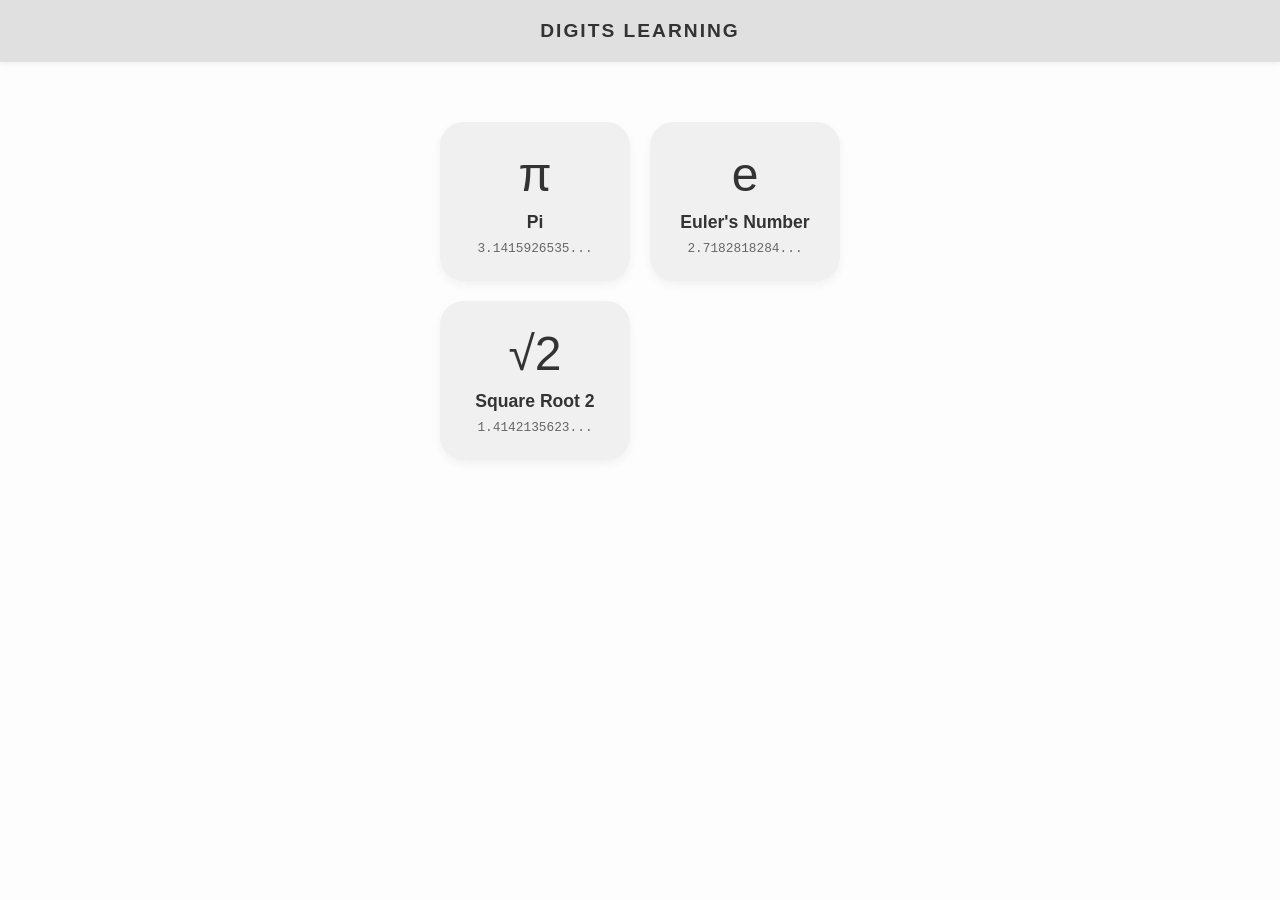
==== index.html @ 96349a7d "Initial Commit" ====
<!DOCTYPE html>
<html lang="en">
<head>
    <meta charset="UTF-8">
    <meta name="viewport" content="width=device-width, initial-scale=1.0, maximum-scale=1.0, user-scalable=no">
    <title>Digits Learning</title>
    <link rel="manifest" href="manifest.json">
    <link rel="stylesheet" href="style.css">
    <meta name="apple-mobile-web-app-capable" content="yes">
    <meta name="apple-mobile-web-app-status-bar-style" content="black-translucent">
    <meta name="apple-mobile-web-app-title" content="Digits">
</head>
<body>
    <header id="app-header">
        <h1 id="header-title">DIGITS LEARNING</h1>
    </header>

    <main id="app">
        <!-- Menu Screen -->
        <section id="screen-menu" class="screen">
            <div class="constants-grid">
                <!-- Cards will be injected here -->
            </div>
        </section>

        <!-- Game Screen -->
        <section id="screen-game" class="screen hidden">
            <div class="game-display">
                <div id="digit-sequence" class="digit-sequence"></div>
                <div class="stats">
                    <span>Score: <span id="score">0</span> digits</span>
                    <span>Time: <span id="timer">0:00</span></span>
                </div>
            </div>
            <div class="keypad">
                <button class="key" data-val="1">1</button>
                <button class="key" data-val="2">2</button>
                <button class="key" data-val="3">3</button>
                <button class="key" data-val="4">4</button>
                <button class="key" data-val="5">5</button>
                <button class="key" data-val="6">6</button>
                <button class="key" data-val="7">7</button>
                <button class="key" data-val="8">8</button>
                <button class="key" data-val="9">9</button>
                <button class="key" data-val="0">0</button>
            </div>
        </section>

        <!-- Game Over Screen -->
        <section id="screen-gameover" class="screen hidden">
            <h2 class="game-over-text">Game Over !</h2>
            <div class="final-stats">
                <p>Score: <span id="final-score">0</span> digits</p>
                <p>Time: <span id="final-time">0:00</span></p>
            </div>
            <div class="menu-buttons">
                <button id="btn-retry" class="menu-btn">Try Again</button>
                <button id="btn-menu" class="menu-btn">Menu</button>
            </div>
        </section>
    </main>

    <script src="app.js"></script>
    <script>
        if ('serviceWorker' in navigator) {
            window.addEventListener('load', () => {
                navigator.serviceWorker.register('sw.js');
            });
        }
    </script>
</body>
</html>
---- style.css ----
:root {
    --bg-color: #fdfdfd;
    --header-bg: #e0e0e0;
    --text-main: #333;
    --text-muted: #666;
    --accent-color: #4a90e2;
    --card-bg: #f0f0f0;
    --key-bg: #e8e8e8;
    --key-active: #d0d0d0;
    --danger: #ff4d4d;
}

* {
    box-sizing: border-box;
    -webkit-tap-highlight-color: transparent;
}

body {
    font-family: -apple-system, BlinkMacSystemFont, "Segoe UI", Roboto, Helvetica, Arial, sans-serif;
    background-color: var(--bg-color);
    color: var(--text-main);
    margin: 0;
    padding: 0;
    overflow: hidden;
    height: 100vh;
    display: flex;
    flex-direction: column;
}

header {
    background-color: var(--header-bg);
    padding: 20px 15px;
    text-align: center;
    box-shadow: 0 2px 5px rgba(0,0,0,0.05);
}

h1 {
    margin: 0;
    font-size: 1.2rem;
    letter-spacing: 2px;
    font-weight: 700;
}

#app {
    flex: 1;
    position: relative;
    overflow: hidden;
}

.screen {
    position: absolute;
    top: 0;
    left: 0;
    width: 100%;
    height: 100%;
    padding: 20px;
    display: flex;
    flex-direction: column;
    align-items: center;
    transition: opacity 0.3s ease;
}

.hidden {
    display: none !important;
    opacity: 0;
}

/* Menu */
.constants-grid {
    display: grid;
    grid-template-columns: repeat(2, 1fr);
    gap: 20px;
    margin-top: 40px;
    width: 100%;
    max-width: 400px;
}

.const-card {
    background: var(--card-bg);
    border-radius: 24px;
    padding: 25px;
    text-align: center;
    cursor: pointer;
    transition: transform 0.1s, background 0.2s;
    box-shadow: 0 4px 10px rgba(0,0,0,0.05);
}

.const-card:active {
    transform: scale(0.95);
    background: var(--key-active);
}

.const-symbol {
    font-size: 3rem;
    margin-bottom: 10px;
    display: block;
}

.const-name {
    font-size: 1.1rem;
    font-weight: 600;
    display: block;
    margin-bottom: 5px;
}

.const-preview {
    font-family: 'Courier New', Courier, monospace;
    font-size: 0.8rem;
    color: var(--text-muted);
}

/* Game */
.game-display {
    text-align: center;
    margin-top: 50px;
    width: 100%;
}

.digit-sequence {
    font-family: 'Courier New', Courier, monospace;
    font-size: 2.5rem;
    font-weight: bold;
    margin-bottom: 20px;
    word-wrap: break-word;
    min-height: 3.5rem;
    letter-spacing: 2px;
}

.correct { color: var(--text-main); }
.wrong { color: var(--danger); }

.stats {
    display: flex;
    justify-content: center;
    gap: 20px;
    font-size: 1rem;
    color: var(--text-muted);
    margin-bottom: 40px;
}

.keypad {
    display: grid;
    grid-template-columns: repeat(3, 1fr);
    gap: 15px;
    width: 100%;
    max-width: 300px;
    margin: 0 auto;
}

.key {
    aspect-ratio: 1;
    border-radius: 50%;
    border: none;
    background: var(--key-bg);
    color: var(--text-main);
    font-size: 1.5rem;
    font-weight: 600;
    cursor: pointer;
    transition: background 0.1s;
}

.key:active {
    background: var(--key-active);
}

/* Game Over */
.game-over-text {
    font-size: 2rem;
    margin-top: 80px;
    color: var(--text-main);
}

.final-stats {
    text-align: center;
    margin: 30px 0;
    font-size: 1.2rem;
}

.menu-buttons {
    display: flex;
    flex-direction: column;
    gap: 15px;
    width: 100%;
    max-width: 250px;
}

.menu-btn {
    padding: 15px;
    border-radius: 15px;
    border: none;
    background: var(--card-bg);
    font-size: 1.1rem;
    font-weight: 600;
    cursor: pointer;
    transition: background 0.2s;
}

.menu-btn:active {
    background: var(--key-active);
}
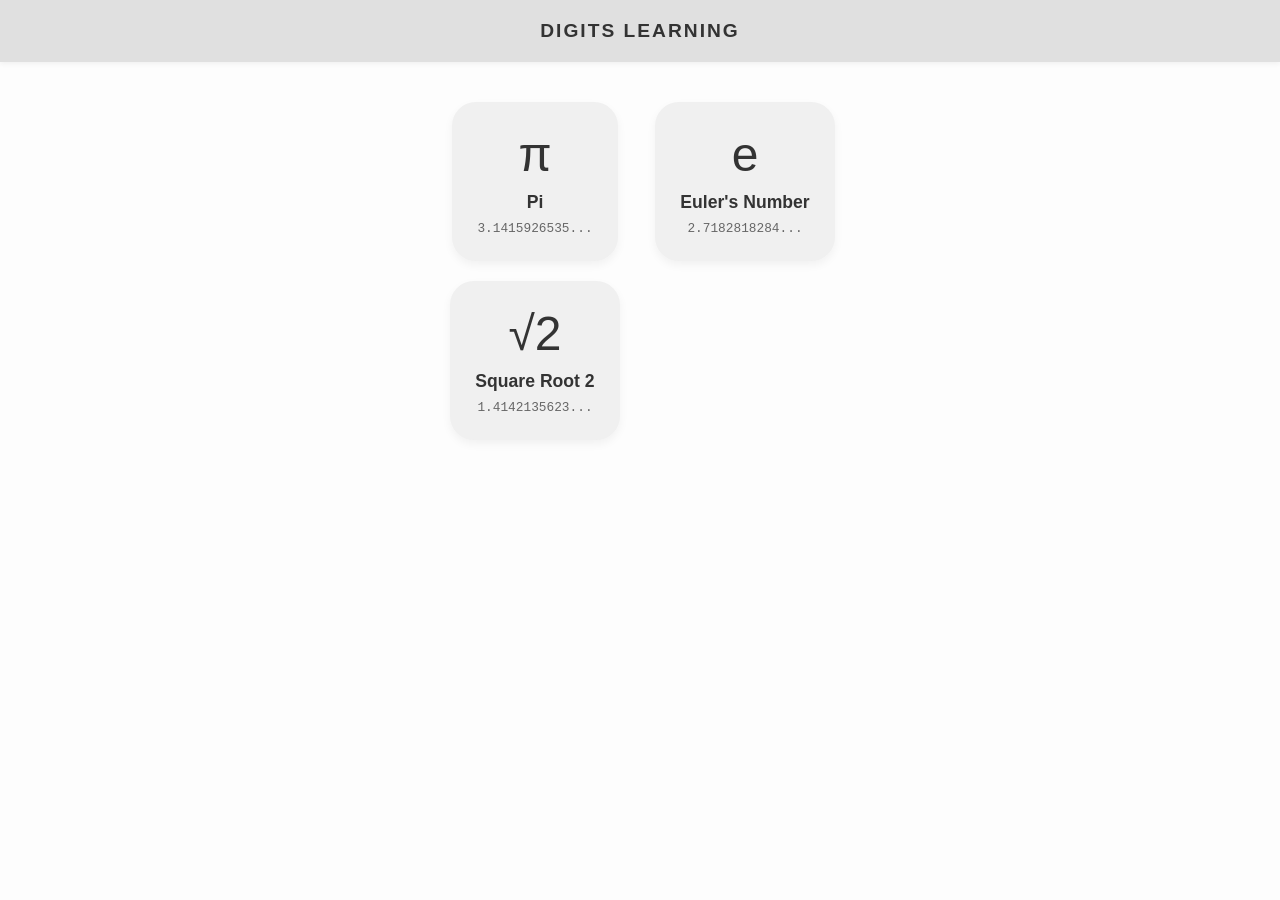
==== commit 97a61f96: "change whatever claude changed here" ====
--- a/index.html
+++ b/index.html
@@ -48,6 +48,7 @@
 
         <!-- Game Over Screen -->
         <section id="screen-gameover" class="screen hidden">
+            <div id="gameover-digits" class="digit-sequence"></div>
             <h2 class="game-over-text">Game Over !</h2>
             <div class="final-stats">
                 <p>Score: <span id="final-score">0</span> digits</p>
--- a/style.css
+++ b/style.css
@@ -47,17 +47,19 @@
     overflow: hidden;
 }
 
-.screen {
+#screen-gameover {
     position: absolute;
     top: 0;
     left: 0;
     width: 100%;
     height: 100%;
-    padding: 20px;
+    background: var(--bg-color);
+    z-index: 10;
     display: flex;
     flex-direction: column;
     align-items: center;
-    transition: opacity 0.3s ease;
+    justify-content: center;
+    padding: 20px;
 }
 
 .hidden {
@@ -70,9 +72,10 @@
     display: grid;
     grid-template-columns: repeat(2, 1fr);
     gap: 20px;
-    margin-top: 40px;
+    margin: 40px auto 0 auto;
     width: 100%;
     max-width: 400px;
+    justify-items: center;
 }
 
 .const-card {
@@ -121,9 +124,13 @@
     font-size: 2.5rem;
     font-weight: bold;
     margin-bottom: 20px;
-    word-wrap: break-word;
     min-height: 3.5rem;
     letter-spacing: 2px;
+    white-space: nowrap;
+    overflow: hidden;
+    display: flex;
+    justify-content: center;
+    align-items: center;
 }
 
 .correct { color: var(--text-main); }
@@ -145,10 +152,12 @@
     width: 100%;
     max-width: 300px;
     margin: 0 auto;
+    padding: 0;
 }
 
 .key {
-    aspect-ratio: 1;
+    width: 70px;
+    height: 70px;
     border-radius: 50%;
     border: none;
     background: var(--key-bg);
@@ -157,6 +166,12 @@
     font-weight: 600;
     cursor: pointer;
     transition: background 0.1s;
+    justify-self: center;
+}
+
+/* This forces the 0 button (the 10th child) to be centered */
+.key:nth-child(10) {
+    grid-column: 2;
 }
 
 .key:active {
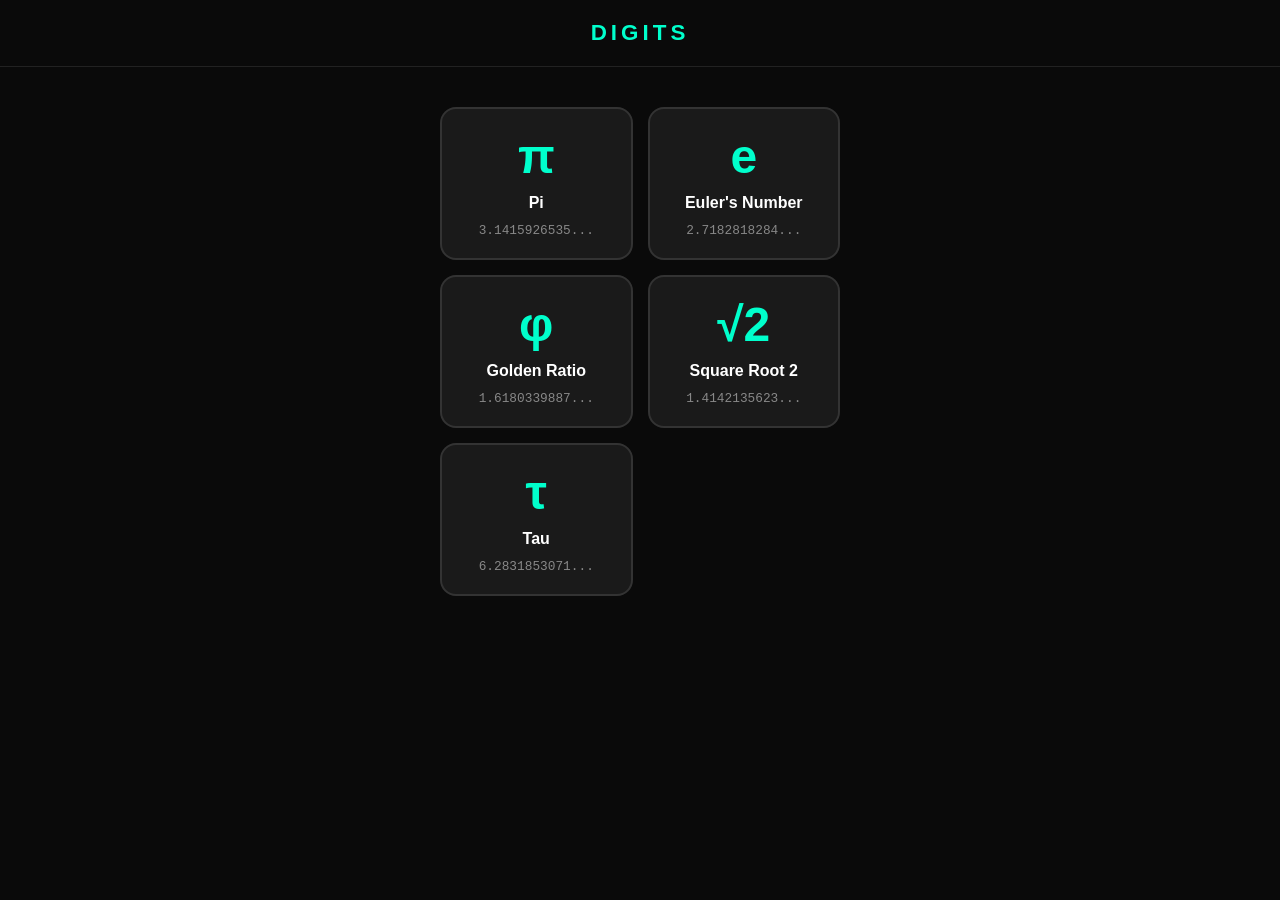
==== commit 5687f2f8: "Rework everything basically" ====
--- a/index.html
+++ b/index.html
@@ -12,7 +12,7 @@
 </head>
 <body>
     <header id="app-header">
-        <h1 id="header-title">DIGITS LEARNING</h1>
+        <h1 id="header-title">DIGITS</h1>
     </header>
 
     <main id="app">
@@ -28,8 +28,8 @@
             <div class="game-display">
                 <div id="digit-sequence" class="digit-sequence"></div>
                 <div class="stats">
-                    <span>Score: <span id="score">0</span> digits</span>
-                    <span>Time: <span id="timer">0:00</span></span>
+                    <span>SCORE: <span id="score" class="stat-val">0</span></span>
+                    <span>TIME: <span id="timer" class="stat-val">0:00</span></span>
                 </div>
             </div>
             <div class="keypad">
@@ -48,15 +48,15 @@
 
         <!-- Game Over Screen -->
         <section id="screen-gameover" class="screen hidden">
+            <h2 class="game-over-text">CRASHED!</h2>
             <div id="gameover-digits" class="digit-sequence"></div>
-            <h2 class="game-over-text">Game Over !</h2>
             <div class="final-stats">
-                <p>Score: <span id="final-score">0</span> digits</p>
-                <p>Time: <span id="final-time">0:00</span></p>
+                <p>FINAL SCORE: <span id="final-score">0</span></p>
+                <p>TIME: <span id="final-time">0:00</span></p>
             </div>
             <div class="menu-buttons">
-                <button id="btn-retry" class="menu-btn">Try Again</button>
-                <button id="btn-menu" class="menu-btn">Menu</button>
+                <button id="btn-retry" class="menu-btn">RETRY</button>
+                <button id="btn-menu" class="menu-btn">MENU</button>
             </div>
         </section>
     </main>
--- a/style.css
+++ b/style.css
@@ -1,23 +1,24 @@
 :root {
-    --bg-color: #fdfdfd;
-    --header-bg: #e0e0e0;
-    --text-main: #333;
-    --text-muted: #666;
-    --accent-color: #4a90e2;
-    --card-bg: #f0f0f0;
-    --key-bg: #e8e8e8;
-    --key-active: #d0d0d0;
-    --danger: #ff4d4d;
+    --bg-dark: #0a0a0a;
+    --bg-panel: #1a1a1a;
+    --accent-color: #00ffcc; /* Neon Cyan */
+    --text-main: #ffffff;
+    --text-muted: #888888;
+    --danger: #ff3366;
+    --key-bg: #2a2a2a;
+    --key-active: #3a3a3a;
+    --font-mono: 'Courier New', Courier, monospace;
 }
 
 * {
     box-sizing: border-box;
     -webkit-tap-highlight-color: transparent;
+    user-select: none;
 }
 
 body {
     font-family: -apple-system, BlinkMacSystemFont, "Segoe UI", Roboto, Helvetica, Arial, sans-serif;
-    background-color: var(--bg-color);
+    background-color: var(--bg-dark);
     color: var(--text-main);
     margin: 0;
     padding: 0;
@@ -28,188 +29,226 @@
 }
 
 header {
-    background-color: var(--header-bg);
+    background-color: var(--bg-dark);
     padding: 20px 15px;
     text-align: center;
-    box-shadow: 0 2px 5px rgba(0,0,0,0.05);
+    border-bottom: 1px solid #222;
 }
 
 h1 {
     margin: 0;
-    font-size: 1.2rem;
-    letter-spacing: 2px;
-    font-weight: 700;
+    font-size: 1.4rem;
+    letter-spacing: 4px;
+    font-weight: 800;
+    color: var(--accent-color);
+    text-transform: uppercase;
 }
 
 #app {
     flex: 1;
     position: relative;
+    display: flex;
+    flex-direction: column;
+}
+
+.hidden {
+    display: none !important;
+}
+
+/* Menu Screen */
+#screen-menu {
+    flex: 1;
+    display: flex;
+    flex-direction: column;
+    align-items: center;
+    padding: 20px;
+    overflow-y: auto;
+}
+
+.constants-grid {
+    display: grid;
+    grid-template-columns: repeat(2, 1fr);
+    gap: 15px;
+    width: 100%;
+    max-width: 400px;
+    margin-top: 20px;
+}
+
+.const-card {
+    background: var(--bg-panel);
+    border: 2px solid #333;
+    border-radius: 16px;
+    padding: 20px;
+    text-align: center;
+    cursor: pointer;
+    transition: all 0.1s ease;
+}
+
+.const-card:active {
+    transform: scale(0.95);
+    border-color: var(--accent-color);
+    background: var(--key-active);
+}
+
+.const-symbol {
+    font-size: 3rem;
+    font-weight: bold;
+    color: var(--accent-color);
+    display: block;
+    margin-bottom: 10px;
+}
+
+.const-name {
+    font-size: 1rem;
+    font-weight: 600;
+    display: block;
+    margin-bottom: 8px;
+}
+
+.const-preview {
+    font-family: var(--font-mono);
+    font-size: 0.8rem;
+    color: var(--text-muted);
+}
+
+/* Game Screen */
+#screen-game {
+    flex: 1;
+    display: flex;
+    flex-direction: column;
+    justify-content: space-between;
+    padding-bottom: 30px;
+}
+
+.game-display {
+    text-align: center;
+    margin-top: 40px;
+    width: 100%;
+}
+
+.digit-sequence {
+    font-family: var(--font-mono);
+    font-size: 3rem;
+    font-weight: bold;
+    margin-bottom: 20px;
+    height: 4rem;
+    display: flex;
+    justify-content: center;
+    align-items: center;
     overflow: hidden;
-}
-
+    white-space: nowrap;
+}
+
+.correct { color: var(--text-main); }
+.wrong { color: var(--danger); animation: shake 0.2s ease-in-out; }
+
+.stats {
+    display: flex;
+    justify-content: center;
+    gap: 30px;
+    font-family: var(--font-mono);
+    font-size: 1.1rem;
+    color: var(--text-muted);
+    margin-bottom: 20px;
+}
+
+.stat-val {
+    color: var(--accent-color);
+    font-weight: bold;
+}
+
+/* Keypad - The "Game Console" feel */
+.keypad {
+    display: grid;
+    grid-template-columns: repeat(3, 1fr);
+    gap: 12px;
+    width: 90%;
+    max-width: 360px;
+    margin: 0 auto;
+    padding: 0 10px;
+}
+
+.key {
+    aspect-ratio: 1 / 1;
+    border-radius: 12px;
+    border: none;
+    background: var(--key-bg);
+    color: var(--text-main);
+    font-size: 2rem;
+    font-weight: bold;
+    cursor: pointer;
+    transition: all 0.05s;
+    box-shadow: 0 4px 0 #000;
+    display: flex;
+    align-items: center;
+    justify-content: center;
+}
+
+.key:active {
+    background: var(--key-active);
+    transform: translateY(2px);
+    box-shadow: 0 2px 0 #000;
+}
+
+.key:nth-child(10) {
+    grid-column: 2;
+}
+
+/* Game Over Screen */
 #screen-gameover {
     position: absolute;
     top: 0;
     left: 0;
     width: 100%;
     height: 100%;
-    background: var(--bg-color);
-    z-index: 10;
+    background: rgba(10, 10, 10, 0.95);
+    z-index: 100;
     display: flex;
     flex-direction: column;
     align-items: center;
     justify-content: center;
     padding: 20px;
-}
-
-.hidden {
-    display: none !important;
-    opacity: 0;
-}
-
-/* Menu */
-.constants-grid {
-    display: grid;
-    grid-template-columns: repeat(2, 1fr);
+    text-align: center;
+}
+
+.game-over-text {
+    font-size: 2.5rem;
+    color: var(--danger);
+    font-weight: 900;
+    margin-bottom: 20px;
+}
+
+.final-stats {
+    font-family: var(--font-mono);
+    font-size: 1.5rem;
+    margin-bottom: 40px;
+    line-height: 1.6;
+}
+
+.menu-buttons {
+    display: flex;
     gap: 20px;
-    margin: 40px auto 0 auto;
-    width: 100%;
-    max-width: 400px;
-    justify-items: center;
-}
-
-.const-card {
-    background: var(--card-bg);
-    border-radius: 24px;
-    padding: 25px;
-    text-align: center;
+}
+
+.menu-btn {
+    padding: 15px 30px;
+    border-radius: 12px;
+    border: 2px solid var(--accent-color);
+    background: transparent;
+    color: var(--accent-color);
+    font-size: 1.2rem;
+    font-weight: bold;
     cursor: pointer;
-    transition: transform 0.1s, background 0.2s;
-    box-shadow: 0 4px 10px rgba(0,0,0,0.05);
-}
-
-.const-card:active {
-    transform: scale(0.95);
-    background: var(--key-active);
-}
-
-.const-symbol {
-    font-size: 3rem;
-    margin-bottom: 10px;
-    display: block;
-}
-
-.const-name {
-    font-size: 1.1rem;
-    font-weight: 600;
-    display: block;
-    margin-bottom: 5px;
-}
-
-.const-preview {
-    font-family: 'Courier New', Courier, monospace;
-    font-size: 0.8rem;
-    color: var(--text-muted);
-}
-
-/* Game */
-.game-display {
-    text-align: center;
-    margin-top: 50px;
-    width: 100%;
-}
-
-.digit-sequence {
-    font-family: 'Courier New', Courier, monospace;
-    font-size: 2.5rem;
-    font-weight: bold;
-    margin-bottom: 20px;
-    min-height: 3.5rem;
-    letter-spacing: 2px;
-    white-space: nowrap;
-    overflow: hidden;
-    display: flex;
-    justify-content: center;
-    align-items: center;
-}
-
-.correct { color: var(--text-main); }
-.wrong { color: var(--danger); }
-
-.stats {
-    display: flex;
-    justify-content: center;
-    gap: 20px;
-    font-size: 1rem;
-    color: var(--text-muted);
-    margin-bottom: 40px;
-}
-
-.keypad {
-    display: grid;
-    grid-template-columns: repeat(3, 1fr);
-    gap: 15px;
-    width: 100%;
-    max-width: 300px;
-    margin: 0 auto;
-    padding: 0;
-}
-
-.key {
-    width: 70px;
-    height: 70px;
-    border-radius: 50%;
-    border: none;
-    background: var(--key-bg);
-    color: var(--text-main);
-    font-size: 1.5rem;
-    font-weight: 600;
-    cursor: pointer;
-    transition: background 0.1s;
-    justify-self: center;
-}
-
-/* This forces the 0 button (the 10th child) to be centered */
-.key:nth-child(10) {
-    grid-column: 2;
-}
-
-.key:active {
-    background: var(--key-active);
-}
-
-/* Game Over */
-.game-over-text {
-    font-size: 2rem;
-    margin-top: 80px;
-    color: var(--text-main);
-}
-
-.final-stats {
-    text-align: center;
-    margin: 30px 0;
-    font-size: 1.2rem;
-}
-
-.menu-buttons {
-    display: flex;
-    flex-direction: column;
-    gap: 15px;
-    width: 100%;
-    max-width: 250px;
-}
-
-.menu-btn {
-    padding: 15px;
-    border-radius: 15px;
-    border: none;
-    background: var(--card-bg);
-    font-size: 1.1rem;
-    font-weight: 600;
-    cursor: pointer;
-    transition: background 0.2s;
+    transition: all 0.2s;
 }
 
 .menu-btn:active {
-    background: var(--key-active);
-}
+    background: var(--accent-color);
+    color: var(--bg-dark);
+}
+
+@keyframes shake {
+    0%, 100% { transform: translateX(0); }
+    25% { transform: translateX(-5px); }
+    75% { transform: translateX(5px); }
+}
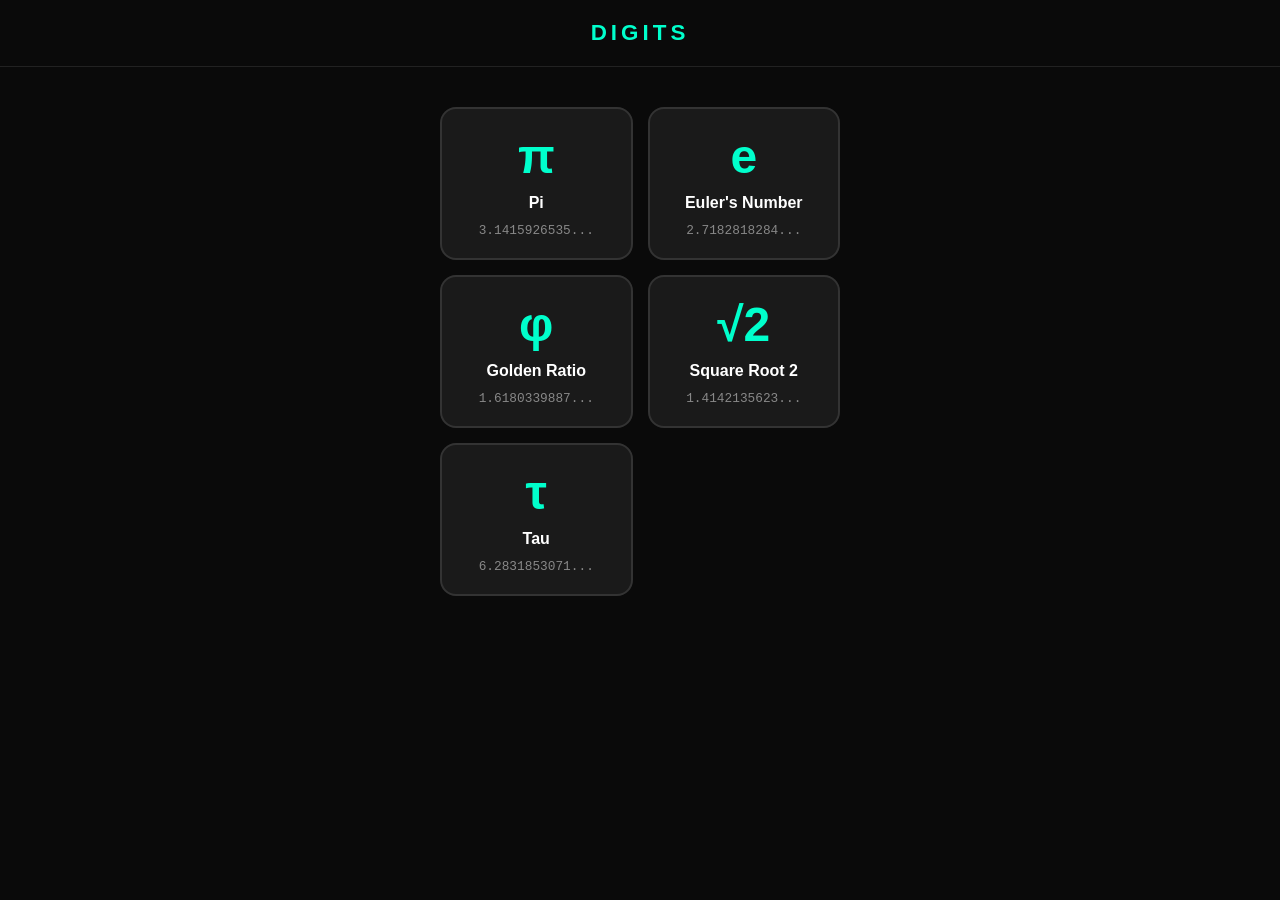
==== commit 49e11bc0: "Add visualization and an icon" ====
--- a/index.html
+++ b/index.html
@@ -20,6 +20,17 @@
         <section id="screen-menu" class="screen">
             <div class="constants-grid">
                 <!-- Cards will be injected here -->
+            </div>
+        </section>
+
+        <!-- Study Screen -->
+        <section id="screen-study" class="screen hidden">
+            <div class="study-container">
+                <div id="study-digits" class="study-digits"></div>
+            </div>
+            <div class="study-controls">
+                <button id="btn-study-play" class="menu-btn">I'M READY TO PLAY</button>
+                <button id="btn-study-back" class="menu-btn">BACK TO MENU</button>
             </div>
         </section>
 
--- a/style.css
+++ b/style.css
@@ -252,3 +252,40 @@
     25% { transform: translateX(-5px); }
     75% { transform: translateX(5px); }
 }
+
+/* Study Screen */
+#screen-study {
+    flex: 1;
+    display: flex;
+    flex-direction: column;
+    justify-content: space-between;
+}
+
+.study-container {
+    flex: 1;
+    display: flex;
+    align-items: center;
+    justify-content: center;
+    padding: 30px 20px;
+    overflow-y: auto;
+    text-align: center;
+}
+
+.study-digits {
+    font-family: var(--font-mono);
+    font-size: 2rem;
+    line-height: 1.6;
+    word-break: break-all;
+    color: var(--text-main);
+    max-width: 600px;
+}
+
+.study-controls {
+    display: flex;
+    flex-direction: column;
+    gap: 15px;
+    padding: 30px 20px;
+    background: var(--bg-panel);
+    border-top: 2px solid #333;
+}
+
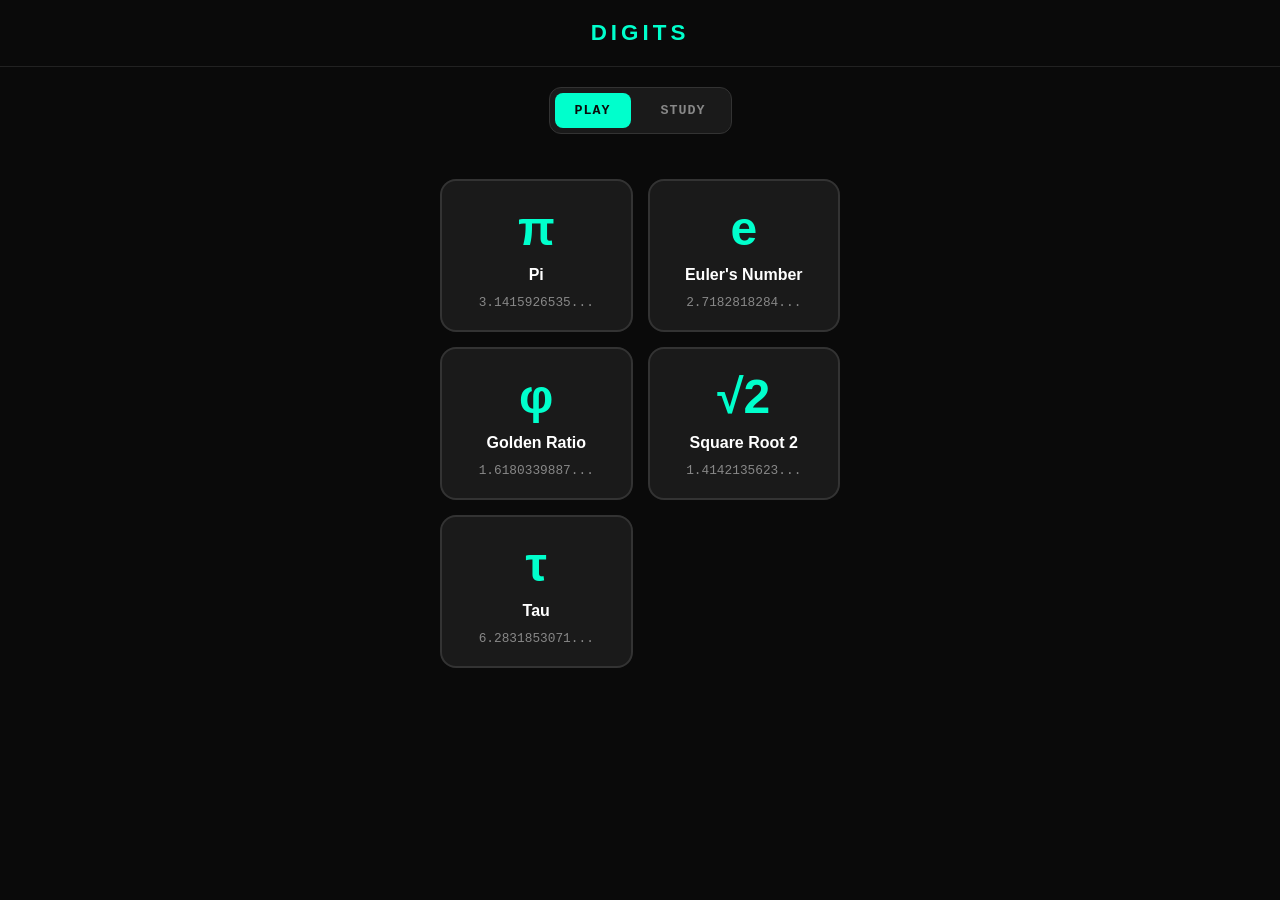
==== commit cfbb9126: "I really dont know how to do commit messages" ====
--- a/index.html
+++ b/index.html
@@ -18,6 +18,10 @@
     <main id="app">
         <!-- Menu Screen -->
         <section id="screen-menu" class="screen">
+            <div class="menu-tabs">
+                <button id="tab-play" class="tab-btn active">PLAY</button>
+                <button id="tab-study" class="tab-btn">STUDY</button>
+            </div>
             <div class="constants-grid">
                 <!-- Cards will be injected here -->
             </div>
@@ -26,10 +30,9 @@
         <!-- Study Screen -->
         <section id="screen-study" class="screen hidden">
             <div class="study-container">
-                <div id="study-digits" class="study-digits"></div>
+                <div id="study-digits-container"></div>
             </div>
             <div class="study-controls">
-                <button id="btn-study-play" class="menu-btn">I'M READY TO PLAY</button>
                 <button id="btn-study-back" class="menu-btn">BACK TO MENU</button>
             </div>
         </section>
--- a/style.css
+++ b/style.css
@@ -65,6 +65,34 @@
     overflow-y: auto;
 }
 
+.menu-tabs {
+    display: flex;
+    gap: 10px;
+    margin-bottom: 25px;
+    background: var(--bg-panel);
+    padding: 5px;
+    border-radius: 12px;
+    border: 1px solid #333;
+}
+
+.tab-btn {
+    background: transparent;
+    border: none;
+    color: var(--text-muted);
+    padding: 10px 20px;
+    font-weight: bold;
+    cursor: pointer;
+    border-radius: 8px;
+    transition: all 0.2s;
+    font-family: var(--font-mono);
+    letter-spacing: 1px;
+}
+
+.tab-btn.active {
+    background: var(--accent-color);
+    color: var(--bg-dark);
+}
+
 .constants-grid {
     display: grid;
     grid-template-columns: repeat(2, 1fr);
@@ -128,19 +156,44 @@
 
 .digit-sequence {
     font-family: var(--font-mono);
-    font-size: 3rem;
+    font-size: 3.5rem;
     font-weight: bold;
     margin-bottom: 20px;
-    height: 4rem;
+    height: 5rem;
     display: flex;
     justify-content: center;
     align-items: center;
-    overflow: hidden;
+    overflow: visible;
     white-space: nowrap;
-}
-
-.correct { color: var(--text-main); }
-.wrong { color: var(--danger); animation: shake 0.2s ease-in-out; }
+    gap: 8px;
+    position: relative;
+}
+
+.digit-char {
+    display: inline-block;
+    flex-shrink: 0;
+    transition: all 0.2s ease;
+    opacity: 0.3;
+    transform: scale(0.8);
+}
+
+.digit-char.active {
+    opacity: 1;
+    transform: scale(1.2);
+    color: var(--accent-color);
+}
+
+.digit-char.correct {
+    opacity: 1;
+    transform: scale(1);
+    color: var(--text-main);
+}
+
+.digit-char.wrong {
+    color: var(--danger);
+    animation: shake 0.2s ease-in-out;
+    opacity: 1;
+}
 
 .stats {
     display: flex;
@@ -170,7 +223,7 @@
 
 .key {
     aspect-ratio: 1 / 1;
-    border-radius: 12px;
+    border-radius: 50%;
     border: none;
     background: var(--key-bg);
     color: var(--text-main);
@@ -182,12 +235,33 @@
     display: flex;
     align-items: center;
     justify-content: center;
+    position: relative;
+    overflow: hidden;
 }
 
 .key:active {
     background: var(--key-active);
     transform: translateY(2px);
     box-shadow: 0 2px 0 #000;
+}
+
+.key::after {
+    content: '';
+    position: absolute;
+    width: 100%;
+    height: 100%;
+    background: rgba(255, 255, 255, 0.2);
+    opacity: 0;
+    border-radius: 50%;
+    transform: scale(0);
+    transition: transform 0.2s ease-out, opacity 0.2s ease-out;
+    pointer-events: none;
+}
+
+.key:active::after {
+    transform: scale(2);
+    opacity: 1;
+    transition: none;
 }
 
 .key:nth-child(10) {
@@ -258,33 +332,41 @@
     flex: 1;
     display: flex;
     flex-direction: column;
-    justify-content: space-between;
+    height: 100%;
+    overflow: hidden;
 }
 
 .study-container {
     flex: 1;
-    display: flex;
-    align-items: center;
-    justify-content: center;
-    padding: 30px 20px;
-    overflow-y: auto;
-    text-align: center;
-}
-
-.study-digits {
-    font-family: var(--font-mono);
-    font-size: 2rem;
-    line-height: 1.6;
-    word-break: break-all;
+    display: block;
+    padding: 10px;
+    overflow-y: scroll;
+    overflow-x: hidden;
+    -webkit-overflow-scrolling: touch;
+}
+
+.study-table {
+    border-collapse: collapse;
+    font-family: var(--font-mono);
+    font-size: 1.8rem;
     color: var(--text-main);
-    max-width: 600px;
+    text-align: center;
+    width: 100%;
+    max-width: 300px;
+    margin: 0 auto;
+    table-layout: fixed;
+}
+
+.study-table td {
+    padding: 10px;
+    width: 25%;
 }
 
 .study-controls {
     display: flex;
     flex-direction: column;
     gap: 15px;
-    padding: 30px 20px;
+    padding: 0px 20px;
     background: var(--bg-panel);
     border-top: 2px solid #333;
 }
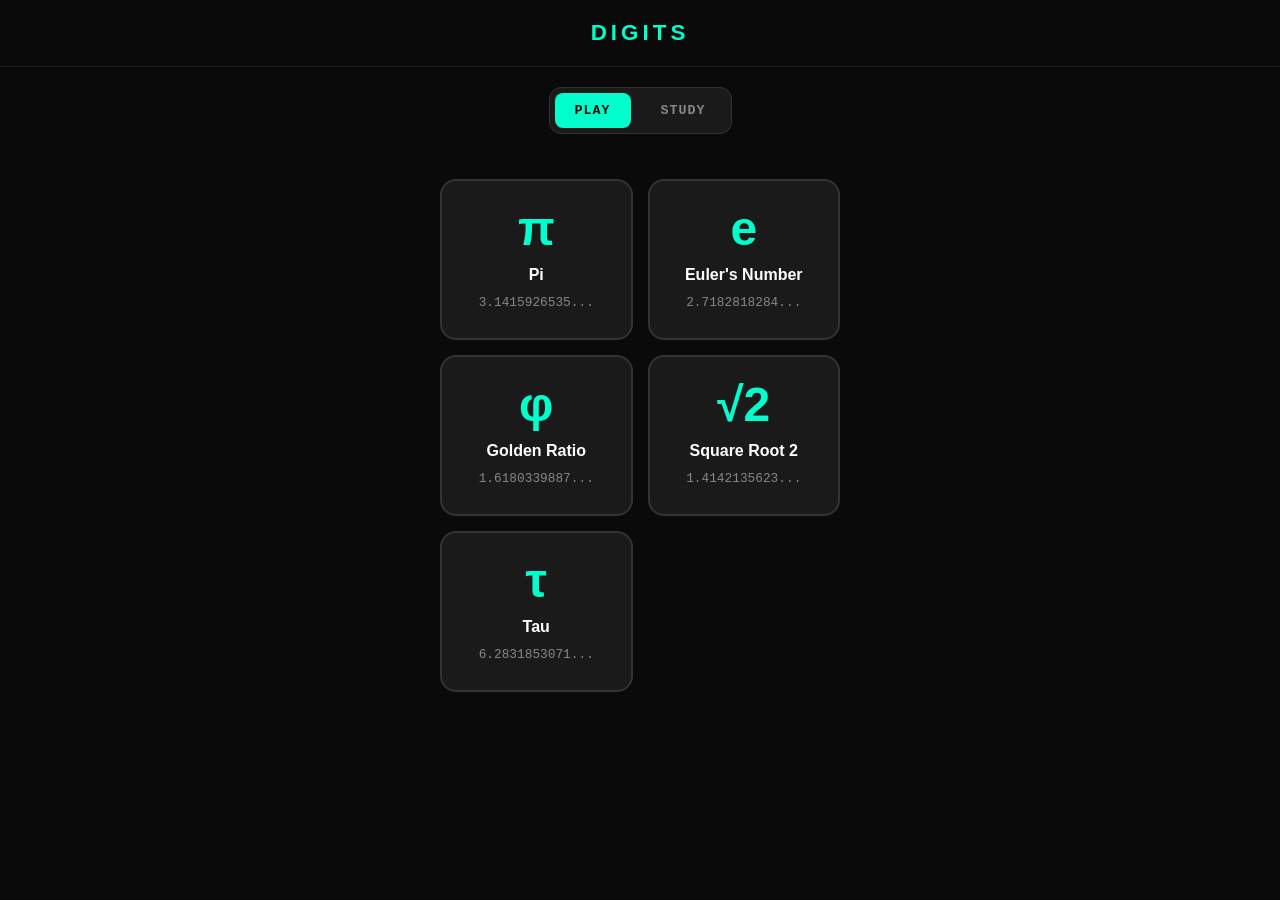
==== commit 6d5c0c08: "Add a lot of cool stuff" ====
--- a/index.html
+++ b/index.html
@@ -67,6 +67,7 @@
             <div class="final-stats">
                 <p>FINAL SCORE: <span id="final-score">0</span></p>
                 <p>TIME: <span id="final-time">0:00</span></p>
+                <p>BEST: <span id="final-best">0</span></p>
             </div>
             <div class="menu-buttons">
                 <button id="btn-retry" class="menu-btn">RETRY</button>
--- a/style.css
+++ b/style.css
@@ -49,6 +49,8 @@
     position: relative;
     display: flex;
     flex-direction: column;
+    height: 100%;
+    overflow: hidden;
 }
 
 .hidden {
@@ -137,6 +139,15 @@
     font-family: var(--font-mono);
     font-size: 0.8rem;
     color: var(--text-muted);
+}
+
+.const-best {
+    display: block;
+    font-family: var(--font-mono);
+    font-size: 0.9rem;
+    color: var(--accent-color);
+    margin-top: 8px;
+    font-weight: bold;
 }
 
 /* Game Screen */
@@ -340,9 +351,10 @@
     flex: 1;
     display: block;
     padding: 10px;
-    overflow-y: scroll;
+    overflow-y: auto !important;
     overflow-x: hidden;
     -webkit-overflow-scrolling: touch;
+    min-height: 0;
 }
 
 .study-table {
@@ -358,8 +370,13 @@
 }
 
 .study-table td {
-    padding: 10px;
+    padding: 2px 0;
     width: 25%;
+}
+
+.study-table td.memorized {
+    color: var(--accent-color);
+    font-weight: bold;
 }
 
 .study-controls {
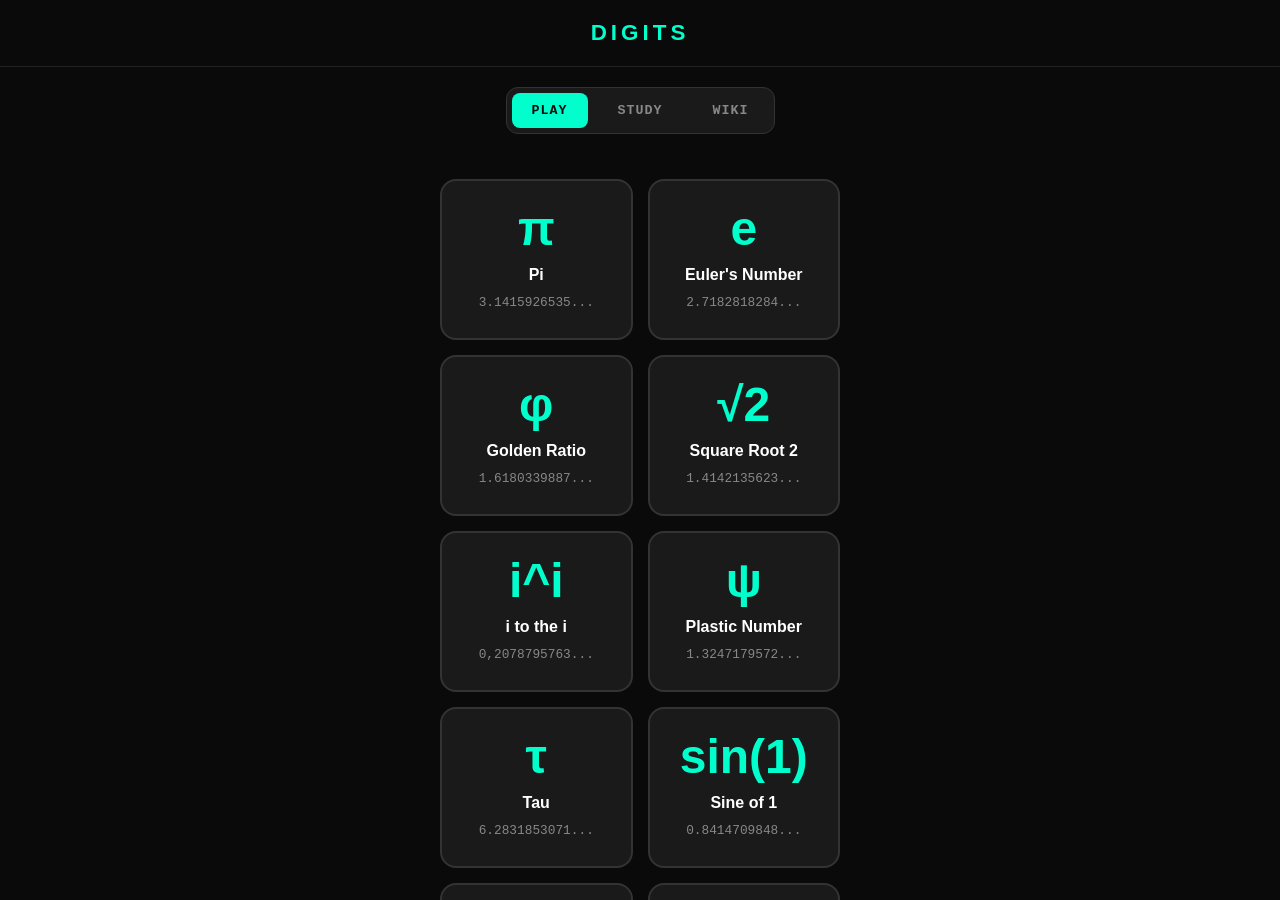
==== commit 389911f1: "Add a wiki tab with placeholders" ====
--- a/index.html
+++ b/index.html
@@ -1,88 +1,130 @@
+<!-- =====================================================================
+index.html : la STRUCTURE de l'application (le "squelette")
+=====================================================================
+HTML décrit quels éléments existent (titres, boutons, zones).
+Le CSS les habille (style.css) et le JS les anime (app.js).
+Important : les "id" et "class" ci-dessous sont les points d'accroche utilisés par le CSS et le JS.
+Si tu en renommes un ici, il faut le renommer aussi dans les autres fichiers.
+Les écrans sont tous présents dès le départ ; le JS affiche l'un et cache les autres avec la classe "hidden". -->
 <!DOCTYPE html>
 <html lang="en">
-<head>
-    <meta charset="UTF-8">
-    <meta name="viewport" content="width=device-width, initial-scale=1.0, maximum-scale=1.0, user-scalable=no">
-    <title>Digits Learning</title>
-    <link rel="manifest" href="manifest.json">
-    <link rel="stylesheet" href="style.css">
-    <meta name="apple-mobile-web-app-capable" content="yes">
-    <meta name="apple-mobile-web-app-status-bar-style" content="black-translucent">
-    <meta name="apple-mobile-web-app-title" content="Digits">
-</head>
-<body>
-    <header id="app-header">
-        <h1 id="header-title">DIGITS</h1>
-    </header>
+    <head>
+        <meta charset="UTF-8">
+        <!-- Adapte la page à l'écran du téléphone. maximum-scale=1 et user-scalable=no désactivent le zoom par pincement, pour une sensation d'application. -->
+        <meta name="viewport" content="width=device-width, initial-scale=1.0, maximum-scale=1.0, user-scalable=no">
+        <title>Digits Learning</title>
+        <!-- Lie le fichier manifest.json : il décrit l'app (nom, icônes, couleurs) pour
+        pouvoir l'installer sur l'écran d'accueil. -->
+        <link rel="manifest" href="manifest.json">
+        <!-- Charge le fichier de style style.css. -->
+        <link rel="stylesheet" href="style.css">
+        <!-- Réglages spécifiques iPhone : mode plein écran sans barre Safari quand l'app est ajoutée à l'écran d'accueil, barre d'état translucide, et nom court de l'icône. -->
+        <meta name="apple-mobile-web-app-capable" content="yes">
+        <meta name="apple-mobile-web-app-status-bar-style" content="black-translucent">
+        <meta name="apple-mobile-web-app-title" content="Digits">
+    </head>
+    <body>
+        <!-- EN-TÊTE : le titre. Le JS change le texte de #header-title selon l'écran
+        (DIGITS, nom de la constante, NEW RECORD!...). -->
+        <header id="app-header">
+            <h1 id="header-title">DIGITS</h1>
+        </header>
+        <!-- CONTENU PRINCIPAL : contient les 4 écrans (<section>). -->
+        <main id="app">
+            <!-- Menu Screen -->
+            <!-- ÉCRAN 1 : MENU. Deux onglets (PLAY / STUDY) puis la grille de constantes. -->
+            <section id="screen-menu" class="screen">
+                <div class="menu-tabs">
+                    <button id="tab-play" class="tab-btn active">PLAY</button>
+                    <button id="tab-study" class="tab-btn">STUDY</button>
+                    <button id="tab-wiki" class="tab-btn">WIKI</button>
+                </div>
+                <!-- Cette grille est vide dans le HTML : app.js crée une carte par constante. -->
+                <div class="constants-grid">
+                    <!-- Cards will be injected here -->
+                </div>
+            </section>
+            
+            <!-- Study Screen -->
+            <!-- ÉCRAN 2 : ÉTUDE. #study-digits-container reçoit le tableau de décimales
+            (généré par app.js) ; le bouton ramène au menu. Caché au départ (class="hidden"). -->
+            <section id="screen-study" class="screen hidden">
+                <div class="study-container">
+                    <div id="study-digits-container"></div>
+                </div>
+                <div class="study-controls">
+                    <button id="btn-study-back" class="menu-btn">BACK TO MENU</button>
+                </div>
+            </section>
 
-    <main id="app">
-        <!-- Menu Screen -->
-        <section id="screen-menu" class="screen">
-            <div class="menu-tabs">
-                <button id="tab-play" class="tab-btn active">PLAY</button>
-                <button id="tab-study" class="tab-btn">STUDY</button>
-            </div>
-            <div class="constants-grid">
-                <!-- Cards will be injected here -->
-            </div>
-        </section>
 
-        <!-- Study Screen -->
-        <section id="screen-study" class="screen hidden">
-            <div class="study-container">
-                <div id="study-digits-container"></div>
-            </div>
-            <div class="study-controls">
-                <button id="btn-study-back" class="menu-btn">BACK TO MENU</button>
-            </div>
-        </section>
+            <!-- Wiki Screen -->
+            <!-- ÉCRAN 2.5 : INFOS. #wiki-container reçoit les infos générées par app.js (si j'ai bien fai les choses) -->
+            <section id="screen-wiki" class="screen hidden">
+                <div class="wiki-container"> 
+                    <div id="wiki-info-container"></div>
+                </div>
+                <div class="wiki-controls">
+                    <button id="btn-wiki-back" class="menu-btn">BACK TO MENU</button>
+                </div>
+            </section>
 
-        <!-- Game Screen -->
-        <section id="screen-game" class="screen hidden">
-            <div class="game-display">
-                <div id="digit-sequence" class="digit-sequence"></div>
-                <div class="stats">
-                    <span>SCORE: <span id="score" class="stat-val">0</span></span>
-                    <span>TIME: <span id="timer" class="stat-val">0:00</span></span>
+            <!-- Game Screen -->
+            <!-- ÉCRAN 3 : JEU. En haut : la séquence de chiffres, le score et le chrono.
+            En bas : le clavier numérique. -->
+            <section id="screen-game" class="screen hidden">
+                <div class="game-display">
+                    <div id="digit-sequence" class="digit-sequence"></div>
+                    <div class="stats">
+                        <span>SCORE: <span id="score" class="stat-val">0</span></span>
+                        <span>TIME: <span id="timer" class="stat-val">0:00</span></span>
+                    </div>
                 </div>
-            </div>
-            <div class="keypad">
-                <button class="key" data-val="1">1</button>
-                <button class="key" data-val="2">2</button>
-                <button class="key" data-val="3">3</button>
-                <button class="key" data-val="4">4</button>
-                <button class="key" data-val="5">5</button>
-                <button class="key" data-val="6">6</button>
-                <button class="key" data-val="7">7</button>
-                <button class="key" data-val="8">8</button>
-                <button class="key" data-val="9">9</button>
-                <button class="key" data-val="0">0</button>
-            </div>
-        </section>
-
-        <!-- Game Over Screen -->
-        <section id="screen-gameover" class="screen hidden">
-            <h2 class="game-over-text">CRASHED!</h2>
-            <div id="gameover-digits" class="digit-sequence"></div>
-            <div class="final-stats">
-                <p>FINAL SCORE: <span id="final-score">0</span></p>
-                <p>TIME: <span id="final-time">0:00</span></p>
-                <p>BEST: <span id="final-best">0</span></p>
-            </div>
-            <div class="menu-buttons">
-                <button id="btn-retry" class="menu-btn">RETRY</button>
-                <button id="btn-menu" class="menu-btn">MENU</button>
-            </div>
-        </section>
-    </main>
-
-    <script src="app.js"></script>
-    <script>
-        if ('serviceWorker' in navigator) {
+                <!-- Les 10 touches. L'attribut data-val="..." contient le chiffre : app.js le lit
+                pour savoir quelle touche a été pressée. -->
+                <div class="keypad">
+                    <button class="key" data-val="1">1</button>
+                    <button class="key" data-val="2">2</button>
+                    <button class="key" data-val="3">3</button>
+                    <button class="key" data-val="4">4</button>
+                    <button class="key" data-val="5">5</button>
+                    <button class="key" data-val="6">6</button>
+                    <button class="key" data-val="7">7</button>
+                    <button class="key" data-val="8">8</button>
+                    <button class="key" data-val="9">9</button>
+                    <button class="key" data-val="0">0</button>
+                </div>
+            </section>
+            <!-- Game Over Screen -->
+            <!-- ÉCRAN 4 : FIN DE PARTIE. Les valeurs (score, temps, best) sont remplies
+            par app.js. Deux boutons : RETRY et MENU. -->
+            <section id="screen-gameover" class="screen hidden">
+                <h2 class="game-over-text">CRASHED!</h2>
+                <div id="gameover-digits" class="digit-sequence"></div>
+                <div class="final-stats">
+                    <p>FINAL SCORE: <span id="final-score">0</span>
+                    <br>
+                    TIME: <span id="final-time">0:00</span>
+                    </br>
+                    BEST: <span id="final-best">0</span></p>
+                </div>
+                <div class="menu-buttons">
+                    <button id="btn-retry" class="menu-btn">RETRY</button>
+                    <button id="btn-menu" class="menu-btn">MENU</button>
+                </div>
+            </section>
+        </main>
+        <!-- Charge la logique JavaScript. Placé en fin de <body> pour que tous les
+            éléments existent déjà quand le script s'exécute. -->
+            <script src="app.js"></script>
+            <!-- Petit script intégré : enregistre le service worker (sw.js) une fois la page
+            chargée. C'est lui qui permet à l'app de fonctionner hors ligne. -->
+            <script>
+            if ('serviceWorker' in navigator) {
             window.addEventListener('load', () => {
-                navigator.serviceWorker.register('sw.js');
+            navigator.serviceWorker.register('sw.js');
             });
-        }
-    </script>
-</body>
-</html>
+            }
+            </script>
+        </body>
+    </html>
--- a/style.css
+++ b/style.css
@@ -1,3 +1,11 @@
+/* =====================================================================
+ style.css : l'apparence de l'application
+ =====================================================================
+ Un fichier CSS est une liste de règles : "sélecteur { propriété: valeur; }".
+ Le sélecteur dit QUELS éléments sont concernés :
+   - balise (body, h1)     - classe (.key)     - id (#app)
+ Les noms avec "--" sont des VARIABLES CSS : on les définit une fois ici
+ puis on les réutilise avec var(--nom). Changer une couleur ici la change partout. */
 :root {
     --bg-dark: #0a0a0a;
     --bg-panel: #1a1a1a;
@@ -10,12 +18,19 @@
     --font-mono: 'Courier New', Courier, monospace;
 }
 
+/* S'applique à TOUS les éléments :
+   - box-sizing: border-box : la largeur inclut marges internes et bordures
+   - tap-highlight transparent : pas de rectangle gris au toucher sur iPhone
+   - user-select: none : empêche de sélectionner le texte en tapotant */
 * {
     box-sizing: border-box;
     -webkit-tap-highlight-color: transparent;
     user-select: none;
 }
 
+/* Le corps de la page : fond sombre, texte blanc, sans défilement (overflow hidden),
+ hauteur plein écran. "display: flex" + "column" empile le header et le contenu
+ verticalement. */
 body {
     font-family: -apple-system, BlinkMacSystemFont, "Segoe UI", Roboto, Helvetica, Arial, sans-serif;
     background-color: var(--bg-dark);
@@ -28,6 +43,7 @@
     flex-direction: column;
 }
 
+/* Barre de titre en haut : centrée, avec un fin trait en dessous. */
 header {
     background-color: var(--bg-dark);
     padding: 20px 15px;
@@ -35,6 +51,7 @@
     border-bottom: 1px solid #222;
 }
 
+/* Le titre "DIGITS" : petit, espacé, en majuscules, couleur néon. */
 h1 {
     margin: 0;
     font-size: 1.4rem;
@@ -44,6 +61,8 @@
     text-transform: uppercase;
 }
 
+/* Zone principale sous le titre : elle occupe tout l'espace restant (flex: 1)
+ et contient les écrans (menu, jeu...). */
 #app {
     flex: 1;
     position: relative;
@@ -53,11 +72,14 @@
     overflow: hidden;
 }
 
+/* Classe utilitaire : cache un élément. Le JS l'ajoute/retire pour changer
+ d'écran. "!important" garantit qu'elle gagne sur les autres règles d'affichage. */
 .hidden {
     display: none !important;
 }
 
 /* Menu Screen */
+/* ÉCRAN MENU : colonne centrée, avec défilement vertical si besoin. */
 #screen-menu {
     flex: 1;
     display: flex;
@@ -67,6 +89,7 @@
     overflow-y: auto;
 }
 
+/* Le bloc contenant les deux onglets PLAY / STUDY (fond arrondi). */
 .menu-tabs {
     display: flex;
     gap: 10px;
@@ -77,6 +100,7 @@
     border: 1px solid #333;
 }
 
+/* Style d'un onglet inactif : transparent, texte gris. */
 .tab-btn {
     background: transparent;
     border: none;
@@ -90,11 +114,13 @@
     letter-spacing: 1px;
 }
 
+/* Onglet actif (classe ajoutée par le JS) : fond néon, texte sombre. */
 .tab-btn.active {
     background: var(--accent-color);
     color: var(--bg-dark);
 }
 
+/* Grille des cartes de constantes : 2 colonnes égales (repeat(2, 1fr)). */
 .constants-grid {
     display: grid;
     grid-template-columns: repeat(2, 1fr);
@@ -104,6 +130,7 @@
     margin-top: 20px;
 }
 
+/* Une carte de constante : fond de panneau, coins arrondis, bordure grise. */
 .const-card {
     background: var(--bg-panel);
     border: 2px solid #333;
@@ -114,12 +141,15 @@
     transition: all 0.1s ease;
 }
 
+/* ":active" = pendant l'appui du doigt : la carte rétrécit un peu et sa bordure
+ devient néon, ce qui donne un retour visuel au toucher. */
 .const-card:active {
     transform: scale(0.95);
     border-color: var(--accent-color);
     background: var(--key-active);
 }
 
+/* Le grand symbole (π, e, φ...) sur la carte. */
 .const-symbol {
     font-size: 3rem;
     font-weight: bold;
@@ -128,6 +158,7 @@
     margin-bottom: 10px;
 }
 
+/* Le nom de la constante. */
 .const-name {
     font-size: 1rem;
     font-weight: 600;
@@ -135,12 +166,14 @@
     margin-bottom: 8px;
 }
 
+/* L'aperçu des premières décimales (police "machine à écrire", grise). */
 .const-preview {
     font-family: var(--font-mono);
     font-size: 0.8rem;
     color: var(--text-muted);
 }
 
+/* Le texte "BEST: xx" sur la carte (couleur néon, gras). */
 .const-best {
     display: block;
     font-family: var(--font-mono);
@@ -151,6 +184,8 @@
 }
 
 /* Game Screen */
+/* ÉCRAN DE JEU : le haut (chiffres + stats) et le bas (clavier) sont écartés
+ aux deux extrémités grâce à justify-content: space-between. */
 #screen-game {
     flex: 1;
     display: flex;
@@ -159,12 +194,16 @@
     padding-bottom: 30px;
 }
 
+/* Bloc du haut : la séquence de chiffres et les stats. */
 .game-display {
     text-align: center;
     margin-top: 40px;
     width: 100%;
 }
 
+/* La ligne de chiffres : grande police à largeur fixe, centrée, sans retour à la
+ ligne (nowrap). "overflow: visible" laisse déborder les chiffres hors de
+ l'écran quand la séquence glisse. */
 .digit-sequence {
     font-family: var(--font-mono);
     font-size: 3.5rem;
@@ -180,6 +219,8 @@
     position: relative;
 }
 
+/* Un chiffre individuel : par défaut petit et estompé. "transition" anime
+ en douceur les changements de taille/opacité. */
 .digit-char {
     display: inline-block;
     flex-shrink: 0;
@@ -188,24 +229,46 @@
     transform: scale(0.8);
 }
 
+/* Le curseur "_" (chiffre à deviner) : grand, opaque, néon, avec une petite
+ animation d'apparition (digit-in). */
 .digit-char.active {
     opacity: 1;
     transform: scale(1.2);
     color: var(--accent-color);
 }
 
+/* Conteneur qui glisse horizontalement. Sa "transition" sur transform crée
+ l'effet de défilement fluide quand le JS change le translateX. */
+.sequence-wrapper {
+    display: flex;
+    gap: 8px;
+    position: relative;
+    transition: transform 0.18s ease-out;
+    will-change: transform;
+}
+
+/* Animation d'apparition : le chiffre grossit de 0.6 à 1.2 en devenant visible. */
+@keyframes digit-in {
+    from { opacity: 0; transform: scale(0.6); }
+    to   { opacity: 1; transform: scale(1.2); }
+}
+
+/* Chiffre correctement tapé : blanc, taille normale. */
 .digit-char.correct {
     opacity: 1;
     transform: scale(1);
     color: var(--text-main);
 }
 
+/* Chiffre faux : rouge avec une animation de secousse (shake). */
 .digit-char.wrong {
+    transform: scale(1);
     color: var(--danger);
     animation: shake 0.2s ease-in-out;
     opacity: 1;
 }
 
+/* La ligne SCORE / TIME sous la séquence. */
 .stats {
     display: flex;
     justify-content: center;
@@ -216,12 +279,14 @@
     margin-bottom: 20px;
 }
 
+/* Les valeurs chiffrées des stats, en néon. */
 .stat-val {
     color: var(--accent-color);
     font-weight: bold;
 }
 
 /* Keypad - The "Game Console" feel */
+/* CLAVIER NUMÉRIQUE : grille de 3 colonnes (1-2-3 / 4-5-6 / 7-8-9 / 0). */
 .keypad {
     display: grid;
     grid-template-columns: repeat(3, 1fr);
@@ -232,6 +297,8 @@
     padding: 0 10px;
 }
 
+/* Une touche : bouton rond (aspect-ratio 1/1 = carré, border-radius 50% = rond),
+ avec une ombre en bas qui donne un effet de relief "console de jeu". */
 .key {
     aspect-ratio: 1 / 1;
     border-radius: 50%;
@@ -250,43 +317,42 @@
     overflow: hidden;
 }
 
+/* Pendant l'appui : la touche s'enfonce de 2 px et son ombre diminue. */
 .key:active {
-    background: var(--key-active);
     transform: translateY(2px);
     box-shadow: 0 2px 0 #000;
 }
 
-.key::after {
-    content: '';
-    position: absolute;
-    width: 100%;
-    height: 100%;
-    background: rgba(255, 255, 255, 0.2);
-    opacity: 0;
-    border-radius: 50%;
-    transform: scale(0);
-    transition: transform 0.2s ease-out, opacity 0.2s ease-out;
-    pointer-events: none;
-}
-
-.key:active::after {
-    transform: scale(2);
-    opacity: 1;
-    transition: none;
-}
-
+/* Press feedback: the whole key flashes white, then fades back to grey */
+/* Flash blanc au toucher : classe ajoutée par le JS (fonction flashKey),
+ qui joue l'animation key-flash ci-dessous. */
+.key.flash {
+    animation: key-flash 0.45s ease-out;
+}
+
+/* Définition de l'animation : de blanc (début) vers gris normal (fin). */
+@keyframes key-flash {
+    from { background: #ffffff; color: var(--bg-dark); }
+    to   { background: var(--key-bg); color: var(--text-main); }
+}
+
+/* La 10e touche (le 0) est placée dans la colonne 2 pour être centrée
+ sous le 8. */
 .key:nth-child(10) {
     grid-column: 2;
 }
 
 /* Game Over Screen */
+/* ÉCRAN GAME OVER : positionné en "absolute" par-dessus tout (top/left 0,
+ 100% de largeur et hauteur, z-index 100) avec un fond opaque,
+ contenu centré. */
 #screen-gameover {
     position: absolute;
     top: 0;
     left: 0;
     width: 100%;
     height: 100%;
-    background: rgba(10, 10, 10, 0.95);
+    background: var(--bg-dark);
     z-index: 100;
     display: flex;
     flex-direction: column;
@@ -296,6 +362,8 @@
     text-align: center;
 }
 
+/* Le titre "CRASHED!" en rouge. (Note : le JS modifie plutôt le titre du header ;
+ ce style s'applique au <h2> de l'écran de fin.) */
 .game-over-text {
     font-size: 2.5rem;
     color: var(--danger);
@@ -303,6 +371,7 @@
     margin-bottom: 20px;
 }
 
+/* Bloc des statistiques finales (score, temps, meilleur). */
 .final-stats {
     font-family: var(--font-mono);
     font-size: 1.5rem;
@@ -310,11 +379,13 @@
     line-height: 1.6;
 }
 
+/* Rangée contenant les boutons RETRY et MENU. */
 .menu-buttons {
     display: flex;
     gap: 20px;
 }
 
+/* Style des gros boutons (RETRY, MENU, BACK TO MENU) : contour néon, fond transparent. */
 .menu-btn {
     padding: 15px 30px;
     border-radius: 12px;
@@ -327,11 +398,13 @@
     transition: all 0.2s;
 }
 
+/* Pendant l'appui : le bouton se remplit de néon. */
 .menu-btn:active {
     background: var(--accent-color);
     color: var(--bg-dark);
 }
 
+/* Animation de secousse gauche-droite utilisée pour le chiffre faux. */
 @keyframes shake {
     0%, 100% { transform: translateX(0); }
     25% { transform: translateX(-5px); }
@@ -339,6 +412,8 @@
 }
 
 /* Study Screen */
+/* ÉCRAN D'ÉTUDE : colonne qui occupe tout l'espace ; le tableau défile
+ dans .study-container, le bouton de retour reste en bas. */
 #screen-study {
     flex: 1;
     display: flex;
@@ -347,6 +422,9 @@
     overflow: hidden;
 }
 
+/* Zone défilante contenant le tableau. "-webkit-overflow-scrolling: touch"
+ donne un défilement fluide sur iOS ; "min-height: 0" est nécessaire pour que
+ le défilement fonctionne dans un conteneur flex. */
 .study-container {
     flex: 1;
     display: block;
@@ -357,10 +435,20 @@
     min-height: 0;
 }
 
-.study-table {
+.wiki-container {
+    flex: 1;
+    display: block;
+    padding: 10px;
+    overflow-y: auto !important;
+    overflow-x: hidden;
+    -webkit-overflow-scrolling: touch;
+    min-height: 0;
+}
+
+.wiki-info-container {
     border-collapse: collapse;
     font-family: var(--font-mono);
-    font-size: 1.8rem;
+    font-size: 2.5rem;
     color: var(--text-main);
     text-align: center;
     width: 100%;
@@ -369,22 +457,47 @@
     table-layout: fixed;
 }
 
+/* Tableau de décimales : 4 colonnes de largeur égale (table-layout: fixed). */
+.study-table {
+    border-collapse: collapse;
+    font-family: var(--font-mono);
+    font-size: 2.5rem;
+    color: var(--text-main);
+    text-align: center;
+    width: 100%;
+    max-width: 300px;
+    margin: 0 auto;
+    table-layout: fixed;
+}
+
+/* Une case du tableau (un chiffre) : chaque case fait 25 % de la largeur. */
 .study-table td {
     padding: 2px 0;
     width: 25%;
 }
 
+/* Chiffre "mémorisé" (selon ton meilleur score) : néon et gras. */
 .study-table td.memorized {
     color: var(--accent-color);
     font-weight: bold;
 }
 
+/* Barre du bas de l'écran d'étude contenant le bouton BACK TO MENU. */
 .study-controls {
     display: flex;
     flex-direction: column;
     gap: 15px;
-    padding: 0px 20px;
-    background: var(--bg-panel);
-    border-top: 2px solid #333;
-}
-
+    padding: 20px 20px;
+    background: transparent;
+    border-top: 1px solid #333;
+}
+
+.wiki-controls {
+    display: flex;
+    flex-direction: column;
+    gap: 15px;
+    padding: 20px 20px;
+    background: transparent;
+    border-top: 1px solid #333;
+}
+
